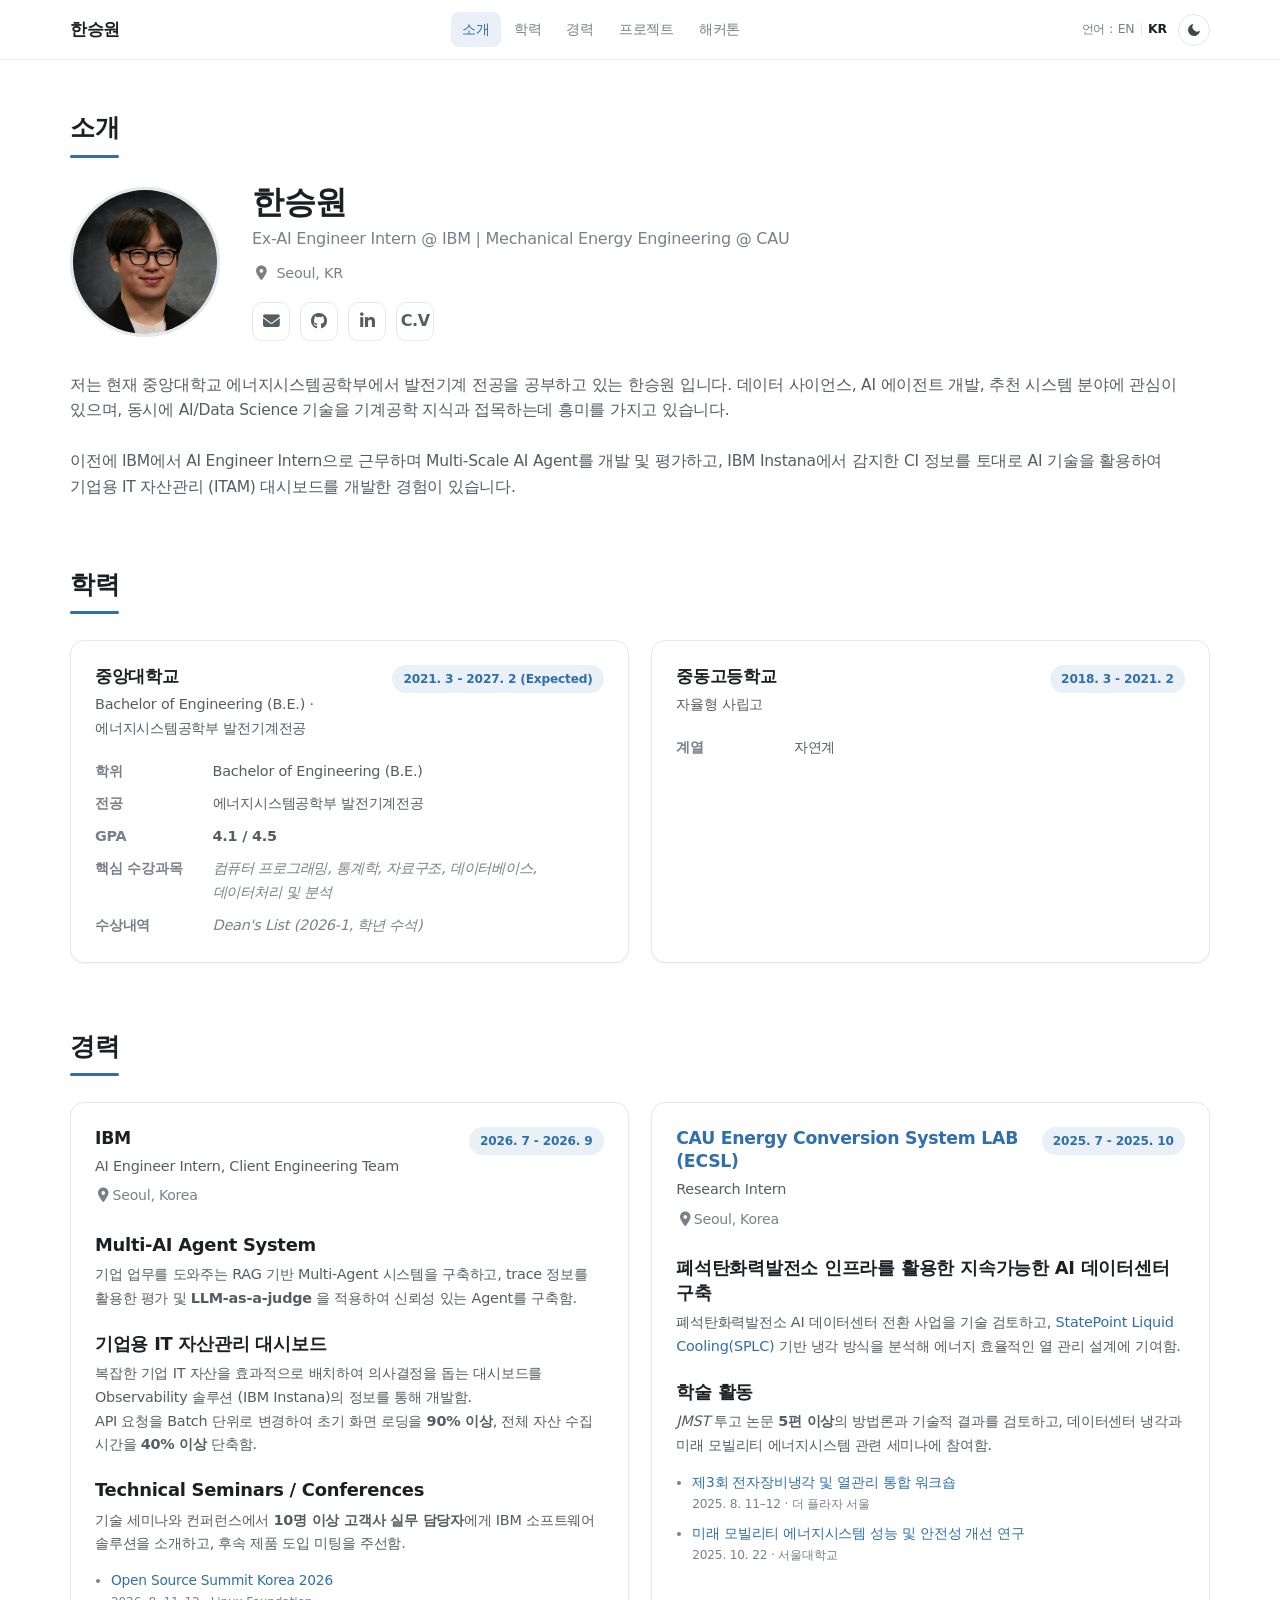
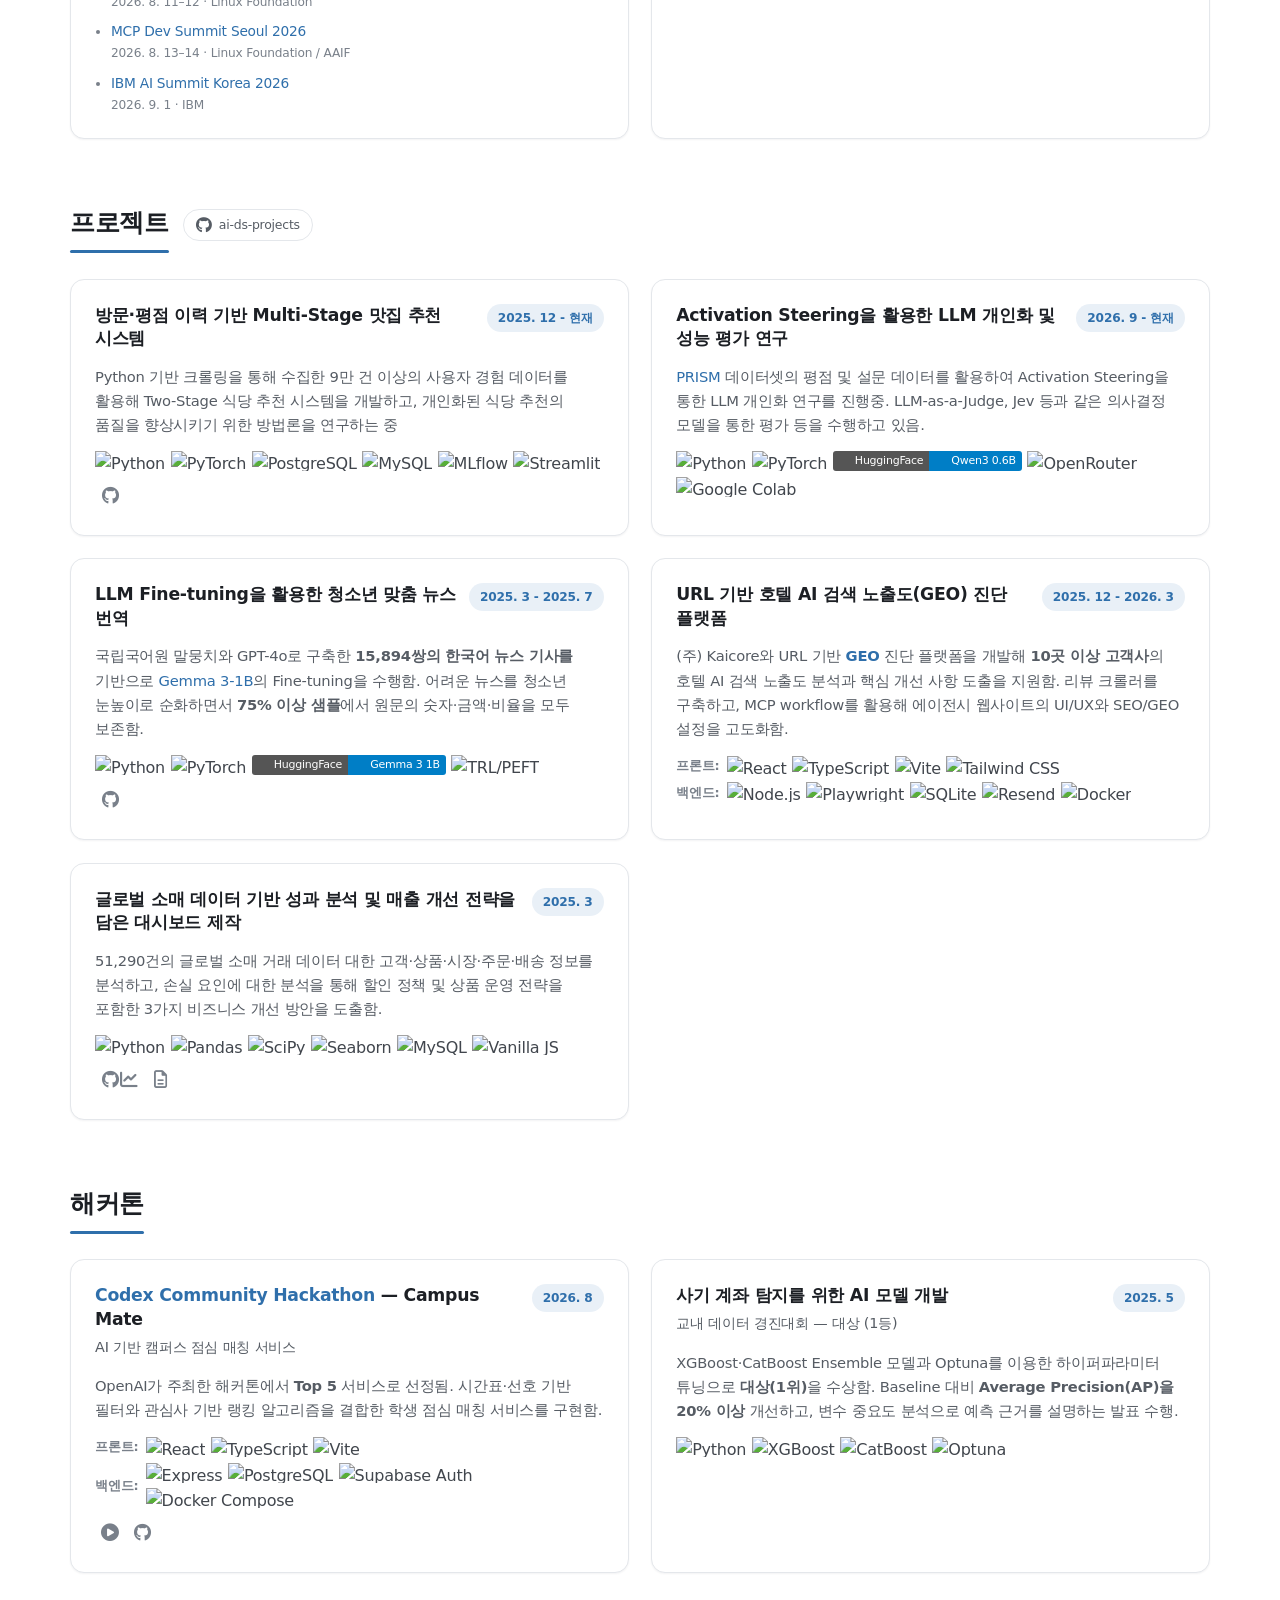
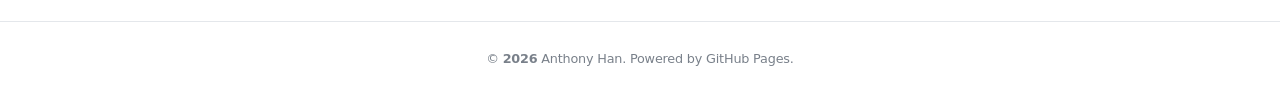
==== kr/index.html @ 6caf4bfc "Add Korean version of the website and synchronization script - Created `kr/index.html` for the Korea" ====
<!DOCTYPE html>
<!-- Generated from index_kr.html by scripts/sync_kr.py. -->
<html lang="ko" data-theme="light" data-lang="ko"><head>
<meta charset="utf-8">
<meta name="viewport" content="width=device-width, initial-scale=1.0">
<script src="../assets/js/analytics.js"></script>

  <!-- ==== EDIT: 사이트 제목 / 설명 ==== -->
  <title>한승원 | Anthony Han</title>
  <meta name="description" content="한승원의 학력, 경력 및 AI·데이터 사이언스 프로젝트를 소개합니다.">
  <meta name="author" content="Anthony Han">

  <meta property="og:type" content="website">
  <meta property="og:title" content="한승원 | Anthony Han">
  <meta property="og:description" content="한승원의 학력, 경력 및 AI·데이터 사이언스 프로젝트를 소개합니다.">
  <meta property="og:url" content="https://han942.github.io/website/kr/">

  <link rel="canonical" href="https://han942.github.io/website/kr/">
  <link rel="alternate" hreflang="en" href="https://han942.github.io/website/">
  <link rel="alternate" hreflang="ko" href="https://han942.github.io/website/kr/">
  <link rel="alternate" hreflang="x-default" href="https://han942.github.io/website/">
  <link rel="stylesheet" as="style" crossorigin href="https://cdn.jsdelivr.net/gh/orioncactus/pretendard@v1.3.9/dist/web/variable/pretendardvariable.min.css">
  <link rel="stylesheet" href="../assets/css/style2.css">
  <link rel="stylesheet" href="https://cdn.jsdelivr.net/npm/@fortawesome/fontawesome-free@6/css/all.min.css" as="style" onload="this.onload=null;this.rel='stylesheet'">
  <noscript><link rel="stylesheet" href="https://cdn.jsdelivr.net/npm/@fortawesome/fontawesome-free@6/css/all.min.css"></noscript>

  <!-- 저장된 테마를 렌더링 전에 적용 (깜빡임 방지). 언어는 페이지별로 고정합니다. -->
  <script>
    (function () {
      var d = document.documentElement;

      var theme;
      try { theme = localStorage.getItem('theme'); } catch (e) { /* ignore */ }
      if (theme !== 'dark' && theme !== 'light') {
        theme = 'light';
      }
      d.setAttribute('data-theme', theme);
    })();
  </script>
</head>

<body>
  <!-- ============================= MASTHEAD ============================= -->
  <div class="masthead">
    <div class="masthead__inner-wrap">
      <a class="site-title" href="../kr/"><span class="ko">한승원</span></a>

      <!-- 모든 섹션이 한 페이지에 이어지므로, 상단 메뉴는 해당 섹션으로 스크롤한다 -->
      <nav class="section-nav" aria-label="섹션 탐색">
        <a class="section-nav__link active" href="#about"><span class="ko">소개</span></a>
        <a class="section-nav__link" href="#education"><span class="ko">학력</span></a>
        <a class="section-nav__link" href="#experience"><span class="ko">경력</span></a>
        <a class="section-nav__link" href="#projects"><span class="ko">프로젝트</span></a>
        <a class="section-nav__link" href="#hackathons"><span class="ko">해커톤</span></a>
      </nav>

      <div class="masthead__actions">
        <nav class="lang-switch" aria-label="언어 선택">
          <span class="lang-switch__label">언어 :</span>
          <a class="lang-opt" href="../" lang="en" hreflang="en">EN</a>
          <span class="lang-switch__sep">|</span>
          <a class="lang-opt" href="../kr/" lang="ko" hreflang="ko" aria-current="page">KR</a>
        </nav>
        <button id="theme-toggle" class="icon-btn" type="button" aria-label="다크 모드 전환">
          <svg class="icon-moon" viewBox="0 0 24 24" width="16" height="16" aria-hidden="true">
            <path fill="currentColor" d="M21 12.8A9 9 0 1 1 11.2 3a7 7 0 0 0 9.8 9.8z"></path>
          </svg>
          <svg class="icon-sun" viewBox="0 0 24 24" width="16" height="16" aria-hidden="true">
            <circle cx="12" cy="12" r="4.2" fill="currentColor"></circle>
            <g stroke="currentColor" stroke-width="1.8" stroke-linecap="round">
              <path d="M12 2.5v2.2M12 19.3v2.2M4.2 4.2l1.6 1.6M18.2 18.2l1.6 1.6M2.5 12h2.2M19.3 12h2.2M4.2 19.8l1.6-1.6M18.2 5.8l1.6-1.6"></path>
            </g>
          </svg>
        </button>
      </div>
    </div>
  </div>

  <div class="content">

    <!-- ------------------------- ABOUT ME ------------------------- -->
    <section id="about" class="block">
      <h2 class="section-title"><span class="ko">소개</span></h2>

      <div class="profile-section">
        <div class="author__avatar">
          <!-- EDIT: 프로필 사진은 assets/images/anthony_image.jpg 파일을 교체 -->
          <img src="../assets/images/anthony_image.jpg" alt="한승원 프로필 사진">
        </div>

        <div class="profile-info">
          <h1 class="name"><span class="ko">한승원</span></h1>
          <!-- EDIT: 한 줄 소개 (직함 @ 소속) -->
          <p class="profile-title">
            <span class="ko">Ex-AI Engineer Intern @ IBM | Mechanical Energy Engineering @ CAU</span>
          </p>
          <p class="location"><i class="fas fa-fw fa-map-marker-alt" aria-hidden="true"></i><span class="ko">Seoul, KR</span></p>

          <ul class="social-list">
            <li><a class="social-link" href="mailto:hananthony1@gmail.com" aria-label="Email" title="Email"><i class="fas fa-fw fa-envelope" aria-hidden="true"></i></a></li>
            <li><a class="social-link" href="https://github.com/han942" aria-label="GitHub" title="GitHub"><i class="fab fa-fw fa-github" aria-hidden="true"></i></a></li>
            <li><a class="social-link" href="https://www.linkedin.com/in/anthonyseunghan/" aria-label="LinkedIn" title="LinkedIn"><i class="fab fa-fw fa-linkedin-in" aria-hidden="true"></i></a></li>
            <!-- EDIT: Add href="..." to the C.V anchor when the URL is ready. -->
            <li><a class="social-link cv-link" aria-label="C.V" title="C.V">C.V</a></li>
          </ul>
        </div>
      </div>

      <!-- EDIT: 자기소개 문단 -->
      <div class="about-text">

        <p class="ko">
          저는 현재 중앙대학교 에너지시스템공학부에서 발전기계 전공을 공부하고 있는 한승원 입니다. 데이터 사이언스, AI 에이전트 개발, 추천 시스템 분야에 관심이 있으며, 동시에 AI/Data Science 기술을 기계공학 지식과 접목하는데 흥미를 가지고 있습니다.
          <br><br>이전에 IBM에서 AI Engineer Intern으로 근무하며 Multi-Scale AI Agent를 개발 및 평가하고, IBM Instana에서 감지한 CI 정보를 토대로 AI 기술을 활용하여 기업용 IT 자산관리 (ITAM) 대시보드를 개발한 경험이 있습니다.
        </p>
      </div>
    </section>

    <!-- ------------------------- EDUCATION ------------------------- -->
    <!-- 한 줄(row)에 최대 2개 카드까지 배치됩니다 -->
    <section id="education" class="block">
      <h2 class="section-title"><span class="ko">학력</span></h2>

      <div class="card-grid">
        <article class="card edu-primary">
          <div class="card__head">
            <div class="card__identity">
              <div>
                <h3 class="card__title"><span class="ko">중앙대학교</span></h3>
                <p class="card__sub"><span class="ko">Bachelor of Engineering (B.E.) · 에너지시스템공학부 발전기계전공</span></p>
              </div>
            </div>
            <span class="card__date"><span class="ko">2021. 3 - 2027. 2 (Expected)</span></span>
          </div>

          <dl class="edu-rows">
            <div class="edu-row">
              <dt><span class="ko">학위</span></dt>
              <dd><span class="ko">Bachelor of Engineering (B.E.)</span></dd>
            </div>
            <div class="edu-row">
              <dt><span class="ko">전공</span></dt>
              <dd><span class="ko">에너지시스템공학부 발전기계전공</span></dd>
            </div>
            <div class="edu-row">
              <dt>GPA</dt>
              <dd><strong>4.1 / 4.5</strong></dd>
            </div>
            <!-- EDIT: index.html에 수강 과목 정보가 없어 임시값을 넣었습니다. 실제 수강 과목으로 교체해 주세요. -->
            <div class="edu-row">
              <dt><span class="ko">핵심 수강과목</span></dt>
              <dd class="mock">
                <span class="ko">컴퓨터 프로그래밍, 통계학, 자료구조, 데이터베이스,<br> 데이터처리 및 분석</span></dd>
            </div>
            <!-- EDIT: 실제 수상 내역으로 교체해 주세요. -->
            <div class="edu-row">
              <dt><span class="ko">수상내역</span></dt>
              <dd class="mock"><span class="ko">Dean's List (2026-1, 학년 수석)</span></dd>
            </div>
          </dl>
        </article>

        <!-- 한국어 페이지에만 표시하는 고등학교 정보 -->
        <article class="card education-high-school">
          <div class="card__head">
            <div class="card__identity">
              <div>
                <h3 class="card__title"><span class="ko">중동고등학교</span></h3>
                <p class="card__sub"><span class="ko">자율형 사립고</span></p>
              </div>
            </div>
            <span class="card__date"><span class="ko">2018. 3 - 2021. 2</span></span>
          </div>

          <dl class="edu-rows">
            <div class="edu-row">
              <dt><span class="ko">계열</span></dt>
              <dd><span class="ko">자연계</span></dd>
            </div>
          </dl>
        </article>
      </div>
    </section>

    <!-- ------------------------ EXPERIENCE ------------------------ -->
    <!-- 한 줄(row)에 최대 2개 카드까지 배치됩니다 -->
    <section id="experience" class="block">
      <h2 class="section-title"><span class="ko">경력</span></h2>

      <div class="card-grid">
        <article class="card">
          <div class="card__head">
            <div class="card__identity">
              <div>
                <h3 class="card__title"><span class="ko">IBM</span></h3>
                <p class="card__sub">AI Engineer Intern, Client Engineering Team</p>
                <p class="card__role"><i class="fas fa-fw fa-map-marker-alt" aria-hidden="true"></i>Seoul, Korea</p>
              </div>
            </div>
            <span class="card__date"><span class="ko">2026. 7 - 2026. 9</span></span>
          </div>

          <ul class="experience-items">
            <li>
              <h4 class="experience-item__title"><span class="ko">Multi-AI Agent System</span></h4>
              <p class="experience-item__summary">

                <span class="ko">기업 업무를 도와주는 RAG 기반 Multi-Agent 시스템을 구축하고, trace 정보를 활용한 평가 및 <strong>LLM-as-a-judge</strong> 을 적용하여 신뢰성 있는 Agent를 구축함.</span>
              </p>
            </li>
            <li>
              <h4 class="experience-item__title"><span class="ko">기업용 IT 자산관리 대시보드</span></h4>
              <p class="experience-item__summary">

                <span class="ko">복잡한 기업 IT 자산을 효과적으로 배치하여 의사결정을 돕는 대시보드를 Observability 솔루션 (IBM Instana)의 정보를 통해 개발함. <br>API 요청을 Batch 단위로 변경하여 초기 화면 로딩을 <strong>90% 이상</strong>, 전체 자산 수집 시간을 <strong>40% 이상</strong> 단축함.</span>
              </p>
            </li>
            <li>
              <h4 class="experience-item__title"><span class="ko">Technical Seminars / Conferences</span></h4>
              <p class="experience-item__summary">

                <span class="ko">기술 세미나와 컨퍼런스에서 <strong>10명 이상 고객사 실무 담당자</strong>에게 IBM 소프트웨어 솔루션을 소개하고, 후속 제품 도입 미팅을 주선함.</span>
              </p>
              <ul class="experience-events">
                <li>
                  <a href="https://events.linuxfoundation.org/archive/2026/open-source-summit-korea/" target="_blank" rel="noopener noreferrer">Open Source Summit Korea 2026</a>
                  <span class="experience-event__meta"><span class="ko">2026. 8. 11–12 · Linux Foundation</span></span>
                </li>
                <li>
                  <a href="https://events.linuxfoundation.org/mcp-dev-summit-seoul/" target="_blank" rel="noopener noreferrer">MCP Dev Summit Seoul 2026</a>
                  <span class="experience-event__meta"><span class="ko">2026. 8. 13–14 · Linux Foundation / AAIF</span></span>
                </li>
                <li>
                  <a href="https://www.ibm.com/kr-ko/think/videos" target="_blank" rel="noopener noreferrer">IBM AI Summit Korea 2026</a>
                  <span class="experience-event__meta"><span class="ko">2026. 9. 1 · IBM</span></span>
                </li>
              </ul>
            </li>
          </ul>
        </article>

        <article class="card">
          <div class="card__head">
            <div class="card__identity">
              <div>
                <h3 class="card__title"><a href="https://ecsl.cau.ac.kr/">CAU Energy Conversion System LAB (ECSL)</a></h3>
                <p class="card__sub"><span class="ko">Research Intern</span></p>
                <p class="card__role"><i class="fas fa-fw fa-map-marker-alt" aria-hidden="true"></i>Seoul, Korea</p>
              </div>
            </div>
            <span class="card__date"><span class="ko">2025. 7 - 2025. 10</span></span>
          </div>

          <ul class="experience-items">
            <li>
              <h4 class="experience-item__title"><span class="ko">폐석탄화력발전소 인프라를 활용한 지속가능한 AI 데이터센터 구축</span></h4>
              <p class="experience-item__summary">

                <span class="ko">폐석탄화력발전소 AI 데이터센터 전환 사업을 기술 검토하고, <a href="https://engineering.fb.com/2018/06/05/data-center-engineering/statepoint-liquid-cooling/">StatePoint Liquid Cooling(SPLC)</a> 기반 냉각 방식을 분석해 에너지 효율적인 열 관리 설계에 기여함.</span>
              </p>
            </li>
            <li>
              <h4 class="experience-item__title"><span class="ko">학술 활동</span></h4>
              <p class="experience-item__summary">

                <span class="ko"><i>JMST</i> 투고 논문 <strong>5편 이상</strong>의 방법론과 기술적 결과를 검토하고, 데이터센터 냉각과 미래 모빌리티 에너지시스템 관련 세미나에 참여함.</span>
              </p>
              <ul class="experience-events">
                <li>
                  <a href="https://ksme.or.kr/Conference/ConferenceView.asp?AC=3&amp;CODE=C320250703&amp;sub_param=4&amp;top_param=1" target="_blank" rel="noopener noreferrer"><span class="ko">제3회 전자장비냉각 및 열관리 통합 워크숍</span></a>
                  <span class="experience-event__meta"><span class="ko">2025. 8. 11–12 · 더 플라자 서울</span></span>
                </li>
                <li>
                  <a href="https://me.snu.ac.kr/%EC%84%B8%EB%AF%B8%EB%82%98-%EB%B0%8F-%ED%96%89%EC%82%AC/?mod=document&amp;uid=21283" target="_blank" rel="noopener noreferrer"><span class="ko">미래 모빌리티 에너지시스템 성능 및 안전성 개선 연구</span></a>
                  <span class="experience-event__meta"><span class="ko">2025. 10. 22 · 서울대학교</span></span>
                </li>
              </ul>
            </li>
          </ul>
        </article>
      </div>
    </section>

    <!-- ------------------------- PROJECTS ------------------------- -->
    <!-- 한 줄(row)에 최대 2개 카드까지 배치됩니다 -->
    <section id="projects" class="block">
      <div class="section-heading">
        <h2 class="section-title"><span class="ko">프로젝트</span></h2>
        <a class="repo-badge" href="https://github.com/han942/ai-ds-projects" aria-label="GitHub에서 ai-ds-projects 저장소 보기">
          <i class="fab fa-github" aria-hidden="true"></i>
          <span>ai-ds-projects</span>
        </a>
      </div>

      <div class="card-grid">
        <!-- 1. Restaurant recommender -->
        <article class="card">
          <div class="card__head">
            <div>
              <h3 class="card__title"><span class="ko">방문·평점 이력 기반 Multi-Stage 맛집 추천 시스템</span></h3>
            </div>
            <span class="card__date"><span class="ko">2025. 12 - 현재</span></span>
          </div>
          <p class="card__desc">

            <span class="ko">Python 기반 크롤링을 통해 수집한 9만 건 이상의 사용자 경험 데이터를 활용해 Two-Stage 식당 추천 시스템을 개발하고, 개인화된 식당 추천의 품질을 향상시키기 위한 방법론을 연구하는 중</span>
          </p>
          <div class="card__meta">
            <span class="tech-stack" aria-label="기술 스택">
              <img src="https://img.shields.io/badge/Python-3776AB?logo=python&amp;logoColor=white" alt="Python" loading="lazy">
              <img src="https://img.shields.io/badge/PyTorch-EE4C2C?logo=pytorch&amp;logoColor=white" alt="PyTorch" loading="lazy">
              <img src="https://img.shields.io/badge/PostgreSQL-336791?logo=postgresql&amp;logoColor=white" alt="PostgreSQL" loading="lazy">
              <img src="https://img.shields.io/badge/MySQL-4479A1?logo=mysql&amp;logoColor=white" alt="MySQL" loading="lazy">
              <img src="https://img.shields.io/badge/MLflow-0194E2?logo=mlflow&amp;logoColor=white" alt="MLflow" loading="lazy">
              <img src="https://img.shields.io/badge/Streamlit-FF4B4B?logo=streamlit&amp;logoColor=white" alt="Streamlit" loading="lazy">
            </span>
            <span class="card__links">
              <a class="project-link project-link--repo" href="https://github.com/han942/ai-ds-projects/tree/main/projects/rating_recsys" aria-label="GitHub에서 rating_recsys 코드 보기">
                <i class="fab fa-github" aria-hidden="true"></i>
                <span class="project-link__repo"><span>rating_recsys</span></span>
              </a>
            </span>
          </div>
        </article>

        <!-- 2. LLM personalization research -->
        <article class="card">
          <div class="card__head">
            <div>
              <h3 class="card__title"><span class="ko">Activation Steering을 활용한 LLM 개인화 및 성능 평가 연구</span></h3>
            </div>
            <span class="card__date"><span class="ko">2026. 9 - 현재</span></span>
          </div>
          <p class="card__desc">

            <span class="ko"><a href="https://arxiv.org/pdf/2404.16019">PRISM</a> 데이터셋의 평점 및 설문 데이터를 활용하여 Activation Steering을 통한 LLM 개인화 연구를 진행중. LLM-as-a-Judge, Jev 등과 같은 의사결정 모델을 통한 평가 등을 수행하고 있음.</span>
          </p>
          <div class="card__meta">
            <span class="tech-stack" aria-label="기술 스택">
              <img src="https://img.shields.io/badge/Python-3776AB?logo=python&amp;logoColor=white" alt="Python" loading="lazy">
              <img src="https://img.shields.io/badge/PyTorch-EE4C2C?logo=pytorch&amp;logoColor=white" alt="PyTorch" loading="lazy">
              <span class="model-badge" aria-label="Hugging Face, Qwen3 0.6B">
                <span class="model-badge__label">
                  <img src="https://cdn.simpleicons.org/huggingface/FFFFFF" alt="" aria-hidden="true" loading="lazy">
                  HuggingFace
                </span>
                <span class="model-badge__model">
                  <img src="https://cdn.simpleicons.org/qwen/FFFFFF" alt="" aria-hidden="true" loading="lazy">
                  Qwen3 0.6B
                </span>
              </span>
              <img src="https://img.shields.io/badge/OpenRouter-6467F2?logo=openrouter&amp;logoColor=white" alt="OpenRouter" loading="lazy">
              <img src="https://img.shields.io/badge/Google%20Colab-F9AB00?logo=googlecolab&amp;logoColor=black" alt="Google Colab" loading="lazy">
            </span>
          </div>
        </article>

        <!-- 3. News simplification -->
        <article class="card">
          <div class="card__head">
            <div>
              <h3 class="card__title"><span class="ko">LLM Fine-tuning을 활용한 청소년 맞춤 뉴스 번역</span></h3>
            </div>
            <span class="card__date"><span class="ko">2025. 3 - 2025. 7</span></span>
          </div>
          <p class="card__desc">

            <span class="ko">국립국어원 말뭉치와 GPT-4o로 구축한 <strong>15,894쌍의 한국어 뉴스 기사를 </strong>기반으로 <a href="https://huggingface.co/google/gemma-3-1b-it">Gemma 3-1B</a>의 Fine-tuning을 수행함. 어려운 뉴스를 청소년 눈높이로 순화하면서 <strong>75% 이상 샘플</strong>에서 원문의 숫자·금액·비율을 모두 보존함.</span>
          </p>
          <div class="card__meta">
            <span class="tech-stack" aria-label="기술 스택">
              <img src="https://img.shields.io/badge/Python-3776AB?logo=python&amp;logoColor=white" alt="Python" loading="lazy">
              <img src="https://img.shields.io/badge/PyTorch-EE4C2C?logo=pytorch&amp;logoColor=white" alt="PyTorch" loading="lazy">
              <span class="model-badge" aria-label="Hugging Face, Google Gemini, Gemma 3 1B">
                <span class="model-badge__label">
                  <img src="https://cdn.simpleicons.org/huggingface/FFFFFF" alt="" aria-hidden="true" loading="lazy">
                  HuggingFace
                </span>
                <span class="model-badge__model">
                  <img src="https://cdn.simpleicons.org/googlegemini/FFFFFF" alt="" aria-hidden="true" loading="lazy">
                  Gemma 3 1B
                </span>
              </span>
              <img src="https://img.shields.io/badge/TRL%2FPEFT-E36209?logo=huggingface&amp;logoColor=white" alt="TRL/PEFT" loading="lazy">
            </span>
            <span class="card__links">
              <a class="project-link project-link--repo" href="https://github.com/han942/ai-ds-projects/tree/main/projects/NLP_Newspaper_CUAI" aria-label="GitHub에서 NLP_Newspaper_CUAI 코드 보기">
                <i class="fab fa-github" aria-hidden="true"></i>
                <span class="project-link__repo"><span>NLP_Newspaper_CUAI</span></span>
              </a>
            </span>
          </div>
        </article>

        <!-- 4. Hotel GEO diagnosis platform -->
        <article class="card">
          <div class="card__head">
            <div>
              <h3 class="card__title"><span class="ko">URL 기반 호텔 AI 검색 노출도(GEO) 진단 플랫폼</span></h3>
            </div>
            <span class="card__date"><span class="ko">2025. 12 - 2026. 3</span></span>
          </div>
          <p class="card__desc">

            <span class="ko">(주) Kaicore와 URL 기반 <strong><a href="https://kr.wikipedia.org/wiki/Generative_engine_optimization">GEO</a></strong> 진단 플랫폼을 개발해 <strong>10곳 이상 고객사</strong>의 호텔 AI 검색 노출도 분석과 핵심 개선 사항 도출을 지원함. 리뷰 크롤러를 구축하고, MCP workflow를 활용해 에이전시 웹사이트의 UI/UX와 SEO/GEO 설정을 고도화함.</span>
          </p>
          <div class="card__meta">
            <span class="tech-stack tech-stack--grouped" aria-label="기술 스택">
              <span class="tech-stack-group">
                <span class="tech-stack-label"><span class="ko">프론트:</span></span>
                <span class="tech-stack-items">
                  <img src="https://img.shields.io/badge/React-20232A?logo=react&amp;logoColor=61DAFB" alt="React" loading="lazy">
                  <img src="https://img.shields.io/badge/TypeScript-3178C6?logo=typescript&amp;logoColor=white" alt="TypeScript" loading="lazy">
                  <img src="https://img.shields.io/badge/Vite-646CFF?logo=vite&amp;logoColor=white" alt="Vite" loading="lazy">
                  <img src="https://img.shields.io/badge/Tailwind%20CSS-06B6D4?logo=tailwindcss&amp;logoColor=white" alt="Tailwind CSS" loading="lazy">
                </span>
              </span>
              <span class="tech-stack-group">
                <span class="tech-stack-label"><span class="ko">백엔드:</span></span>
                <span class="tech-stack-items">
                  <img src="https://img.shields.io/badge/Node.js-339933?logo=nodedotjs&amp;logoColor=white" alt="Node.js" loading="lazy">
                  <img src="https://img.shields.io/badge/Playwright-2EAD33" alt="Playwright" loading="lazy">
                  <img src="https://img.shields.io/badge/SQLite-003B57?logo=sqlite&amp;logoColor=white" alt="SQLite" loading="lazy">
                  <img src="https://img.shields.io/badge/Resend-000000?logo=resend&amp;logoColor=white" alt="Resend" loading="lazy">
                  <img src="https://img.shields.io/badge/Docker-2496ED?logo=docker&amp;logoColor=white" alt="Docker" loading="lazy">
                </span>
              </span>
            </span>
          </div>
        </article>

        <!-- 5. Global supermarket dashboard -->
        <article class="card">
          <div class="card__head">
            <div>
              <h3 class="card__title">
                <span class="ko">글로벌 소매 데이터 기반 성과 분석 및 매출 개선 전략을 담은 대시보드 제작</span></h3>
            </div>
            <span class="card__date"><span class="ko">2025. 3</span></span>
          </div>
          <p class="card__desc">

            <span class="ko">51,290건의 글로벌 소매 거래 데이터 대한 고객·상품·시장·주문·배송 정보를 분석하고, 손실 요인에 대한 분석을 통해 할인 정책 및 상품 운영 전략을 포함한 3가지 비즈니스 개선 방안을 도출함.</span>
          </p>
          <div class="card__meta">
            <span class="tech-stack" aria-label="기술 스택">
              <img src="https://img.shields.io/badge/Python-3776AB?logo=python&amp;logoColor=white" alt="Python" loading="lazy">
              <img src="https://img.shields.io/badge/Pandas-150458?logo=pandas&amp;logoColor=white" alt="Pandas" loading="lazy">
              <img src="https://img.shields.io/badge/SciPy-0C55A5?logo=scipy&amp;logoColor=white" alt="SciPy" loading="lazy">
              <img src="https://img.shields.io/badge/Seaborn-4C72B0" alt="Seaborn" loading="lazy">
              <img src="https://img.shields.io/badge/MySQL-4479A1?logo=mysql&amp;logoColor=white" alt="MySQL" loading="lazy">
              <img src="https://img.shields.io/badge/Vanilla%20JS-F7DF1E?logo=javascript&amp;logoColor=black" alt="Vanilla JS" loading="lazy">
            </span>
            <span class="card__links">
              <a class="project-link project-link--repo" href="https://github.com/han942/ai-ds-projects/tree/main/projects/Global_Supermarket_Analysis" aria-label="GitHub에서 Global_Supermarket_Analysis 코드 보기">
                <i class="fab fa-github" aria-hidden="true"></i>
                <span class="project-link__repo"><span>Global_Supermarket_Analysis</span></span>
              </a>
              <a class="project-link" href="../projects/global-supermarket/dashboard.html" target="_blank" rel="noopener" title="대시보드 열기">
                <i class="fas fa-chart-line" aria-hidden="true"></i>
                <span class="sr-only ko">대시보드</span>
              </a>
              <a class="project-link" href="https://github.com/han942/ai-ds-projects/blob/main/projects/Global_Supermarket_Analysis/Global_Supermarket_Analysis.pdf" title="프로젝트 보고서 읽기">
                <i class="far fa-file-lines" aria-hidden="true"></i>
                <span class="sr-only ko">리포트</span>
              </a>
            </span>
          </div>
        </article>
      </div>
    </section>

    <!-- ------------------------- HACKATHON ------------------------ -->
    <!-- 한 줄(row)에 최대 2개 카드까지 배치됩니다 -->
    <section id="hackathons" class="block">
      <h2 class="section-title"><span class="ko">해커톤</span></h2>

      <div class="card-grid">
        <article class="card">
          <div class="card__head">
            <div>
              <h3 class="card__title"><span class="ko"><a href="https://codex-community-korea.skysplit.chatgpt.site/en/hackathon/seoul-2026">Codex Community Hackathon</a> — Campus Mate</span></h3>
              <p class="card__sub"><span class="ko">AI 기반 캠퍼스 점심 매칭 서비스</span></p>
            </div>
            <span class="card__date"><span class="ko">2026. 8</span></span>
          </div>
          <p class="card__desc">

            <span class="ko">OpenAI가 주최한 해커톤에서 <strong>Top 5</strong>&nbsp;서비스로 선정됨. 시간표·선호 기반 필터와 관심사 기반 랭킹 알고리즘을 결합한 학생 점심 매칭 서비스를 구현함.</span>
          </p>
          <div class="card__meta">
            <span class="tech-stack tech-stack--grouped" aria-label="기술 스택">
              <span class="tech-stack-group">
                <span class="tech-stack-label"><span class="ko">프론트:</span></span>
                <span class="tech-stack-items">
                  <img src="https://img.shields.io/badge/React-20232A?logo=react&amp;logoColor=61DAFB" alt="React" loading="lazy">
                  <img src="https://img.shields.io/badge/TypeScript-3178C6?logo=typescript&amp;logoColor=white" alt="TypeScript" loading="lazy">
                  <img src="https://img.shields.io/badge/Vite-646CFF?logo=vite&amp;logoColor=white" alt="Vite" loading="lazy">
                </span>
              </span>
              <span class="tech-stack-group">
                <span class="tech-stack-label"><span class="ko">백엔드:</span></span>
                <span class="tech-stack-items">
                  <img src="https://img.shields.io/badge/Express-000000?logo=express&amp;logoColor=white" alt="Express" loading="lazy">
                  <img src="https://img.shields.io/badge/PostgreSQL-4169E1?logo=postgresql&amp;logoColor=white" alt="PostgreSQL" loading="lazy">
                  <img src="https://img.shields.io/badge/Supabase%20Auth-3ECF8E?logo=supabase&amp;logoColor=black" alt="Supabase Auth" loading="lazy">
                  <img src="https://img.shields.io/badge/Docker%20Compose-2496ED?logo=docker&amp;logoColor=white" alt="Docker Compose" loading="lazy">
                </span>
              </span>
            </span>
            <span class="card__links">
              <a class="project-link" href="https://campusmate.site" title="데모 열기">
                <i class="fas fa-circle-play" aria-hidden="true"></i>
                <span class="sr-only ko">데모</span>
              </a>
              <a class="project-link project-link--repo" href="https://github.com/han942/codex-hackathon" aria-label="GitHub에서 codex-hackathon 코드 보기">
                <i class="fab fa-github" aria-hidden="true"></i>
                <span class="project-link__repo"><span>codex-hackathon</span></span>
              </a>
            </span>
          </div>
        </article>

        <article class="card">
          <div class="card__head">
            <div>
              <h3 class="card__title"><span class="ko">사기 계좌 탐지를 위한 AI 모델 개발</span></h3>
              <p class="card__sub"><span class="ko">교내 데이터 경진대회 — 대상 (1등)</span></p>
            </div>
            <span class="card__date"><span class="ko">2025. 5</span></span>
          </div>
          <p class="card__desc">

            <span class="ko">XGBoost·CatBoost Ensemble 모델과 Optuna를 이용한 하이퍼파라미터 튜닝으로 <strong>대상(1위)</strong>을 수상함. Baseline 대비 <strong>Average Precision(AP)을 20% 이상</strong> 개선하고, 변수 중요도 분석으로 예측 근거를 설명하는 발표 수행.</span>
          </p>
          <div class="card__meta">
            <span class="tech-stack" aria-label="기술 스택">
              <img src="https://img.shields.io/badge/Python-3776AB?logo=python&amp;logoColor=white" alt="Python" loading="lazy">
              <img src="https://img.shields.io/badge/XGBoost-189FDD" alt="XGBoost" loading="lazy">
              <img src="https://img.shields.io/badge/CatBoost-FFCC00" alt="CatBoost" loading="lazy">
              <img src="https://img.shields.io/badge/Optuna-2C5BB4?logo=optuna&amp;logoColor=white" alt="Optuna" loading="lazy">
            </span>
            <!-- EDIT: GitHub 저장소가 있으면 아래 링크의 주석을 해제하고 URL을 채워 주세요
            <span class="card__links">
              <a class="project-link" href="GITHUB_URL" title="GitHub 소스 코드 보기">
                <i class="fab fa-github" aria-hidden="true"></i>
                <span class="sr-only en">Code</span><span class="sr-only ko">코드</span>
              </a>
            </span>
            -->
          </div>
        </article>
      </div>
    </section>

  </div>

  <!-- ============================== FOOTER ============================== -->
  <div id="footer" class="page__footer">
    <footer>
      <p class="copyright">
        © <strong><span id="year">2026</span></strong> <span class="ko">Anthony Han</span>.
        <span class="ko">Powered by GitHub Pages.</span>
      </p>
    </footer>
  </div>

  <script src="../assets/js/script2.js"></script>
</body></html>
---- assets/css/style2.css ----
/* =========================================================
   index2 — single-page portfolio
   One continuous page: About → Education → Experience →
   Projects → Hackathon. Cards in a grid (max 2 per row).
   Light/dark theme + separate English/Korean pages.
   Accent uses a blue tone (no pink).
   ========================================================= */

/* ------------------------------ Palette ------------------------------- */
:root {
  --bg: #ffffff;
  --bg-soft: #f6f7f9;
  --card-bg: #ffffff;
  --text: #41464d;
  --strong: #1c1f24;
  --detail: #565c64;
  --muted: #79808a;
  --link: #2f6fab;
  --link-hover: #1a4a75;
  --accent: #2f6fab;
  --accent-soft: rgba(47, 111, 171, 0.10);
  --border: #e4e7eb;
  --shadow: 0 1px 2px rgba(16, 24, 40, 0.05);
  --shadow-hover: 0 12px 30px rgba(16, 24, 40, 0.10);
  --btn-hover: rgba(130, 130, 130, 0.10);
  --masthead-h: 60px;
  --sans: "Pretendard Variable", Pretendard, -apple-system, BlinkMacSystemFont,
          system-ui, Roboto, "Helvetica Neue", "Segoe UI", "Apple SD Gothic Neo",
          "Noto Sans KR", "Malgun Gothic", "Apple Color Emoji", "Segoe UI Emoji",
          "Segoe UI Symbol", sans-serif;
}

html[data-theme="dark"] {
  color-scheme: dark;
  --bg: #15171c;
  --bg-soft: #1b1e24;
  --card-bg: #1c2027;
  --text: #c9ced6;
  --strong: #e9ecf1;
  --detail: #a9b0ba;
  --muted: #868e99;
  --link: #7cb0f0;
  --link-hover: #a6cbf7;
  --accent: #7cb0f0;
  --accent-soft: rgba(124, 176, 240, 0.14);
  --border: rgba(150, 155, 165, 0.22);
  --shadow: 0 1px 2px rgba(0, 0, 0, 0.30);
  --shadow-hover: 0 14px 34px rgba(0, 0, 0, 0.45);
  --btn-hover: rgba(200, 205, 215, 0.12);
}

/* --------------------------- Language switch -------------------------- */
html[data-lang="ko"] .en { display: none; }
html:not([data-lang="ko"]) .ko { display: none; }

/* 고등학교는 한국어 버전에서만 노출합니다 (EN에서는 숨김). */
html:not([data-lang="ko"]) .education-high-school { display: none; }
/* EN에서 학력 카드가 하나만 남으므로, 그 카드가 한 줄을 가득 채웁니다. */
html:not([data-lang="ko"]) #education .edu-primary { grid-column: 1 / -1; }

html[data-lang="ko"],
.ko {
  word-break: keep-all;
  overflow-wrap: break-word;
  letter-spacing: -0.015em;
}

/* ------------------------------- Base --------------------------------- */
* { box-sizing: border-box; }

html {
  font-size: 16px;
  -webkit-text-size-adjust: 100%;
  scroll-behavior: smooth;
  scroll-padding-top: calc(var(--masthead-h) + 24px);
}

body {
  margin: 0;
  padding-top: var(--masthead-h);
  font-family: var(--sans);
  font-size: 1rem;
  line-height: 1.65;
  color: var(--text);
  background: var(--bg);
  -webkit-font-smoothing: antialiased;
  -moz-osx-font-smoothing: grayscale;
  transition: background-color 0.2s ease, color 0.2s ease;
}

a { color: var(--link); text-decoration: none; }
a:hover { color: var(--link-hover); text-decoration: underline; }

p { margin: 0 0 1em; }

ul { list-style: none; margin: 0; padding: 0; }

img { max-width: 100%; }

.sr-only {
  position: absolute;
  width: 1px;
  height: 1px;
  padding: 0;
  margin: -1px;
  overflow: hidden;
  clip: rect(0, 0, 0, 0);
  white-space: nowrap;
  border: 0;
}

/* ------------------------------ Masthead ------------------------------ */
.masthead {
  position: fixed;
  top: 0; left: 0; right: 0;
  z-index: 30;
  height: var(--masthead-h);
  background: var(--bg);
  border-bottom: 1px solid var(--border);
  transition: background-color 0.2s ease;
}

.masthead__inner-wrap {
  max-width: 1180px;
  margin: 0 auto;
  height: 100%;
  padding: 0 1.25rem;
  display: flex;
  align-items: center;
  justify-content: space-between;
  gap: 1rem;
}

.site-title {
  font-weight: 700;
  font-size: 1.05rem;
  color: var(--strong);
  white-space: nowrap;
}
.site-title:hover { text-decoration: none; color: var(--accent); }

.section-nav {
  display: flex;
  align-items: center;
  gap: 0.15rem;
  overflow-x: auto;
  scrollbar-width: none;
}
.section-nav::-webkit-scrollbar { display: none; }

.section-nav__link {
  padding: 0.4rem 0.7rem;
  font-size: 0.85rem;
  font-weight: 500;
  color: var(--muted);
  border-radius: 8px;
  white-space: nowrap;
  transition: color 0.15s ease, background-color 0.15s ease;
}
.section-nav__link:hover {
  color: var(--strong);
  background: var(--btn-hover);
  text-decoration: none;
}
.section-nav__link.active {
  color: var(--accent);
  background: var(--accent-soft);
}

.masthead__actions {
  display: flex;
  align-items: center;
  gap: 0.7rem;
}

/* Language : EN | KR */
.lang-switch {
  display: flex;
  align-items: center;
  gap: 0.3rem;
  font-size: 0.78rem;
  color: var(--muted);
  white-space: nowrap;
}
.lang-switch__sep { color: var(--border); }

.lang-opt {
  padding: 0;
  font: inherit;
  color: var(--muted);
  background: none;
  border: 0;
  text-decoration: none;
  cursor: pointer;
}
.lang-opt:hover { color: var(--accent); }
.lang-opt:focus-visible { outline: 2px solid var(--accent); outline-offset: 2px; }

.lang-opt[aria-current="page"] {
  color: var(--strong);
  font-weight: 700;
  cursor: default;
}

/* Theme toggle */
.icon-btn {
  display: inline-flex;
  align-items: center;
  justify-content: center;
  width: 2rem;
  height: 2rem;
  padding: 0;
  color: var(--text);
  background: transparent;
  border: 1px solid var(--border);
  border-radius: 999px;
  cursor: pointer;
  transition: background-color 0.15s ease;
}
.icon-btn:hover { background: var(--btn-hover); }
.icon-btn:focus-visible { outline: 2px solid var(--accent); outline-offset: 2px; }

.icon-btn .icon-sun { display: none; }
html[data-theme="dark"] .icon-btn .icon-moon { display: none; }
html[data-theme="dark"] .icon-btn .icon-sun { display: block; }

/* ------------------------------- Layout ------------------------------- */
.content {
  max-width: 1180px;
  margin: 0 auto;
  padding: 3rem 1.25rem;
}

.block { margin-bottom: 4rem; }
.block:last-child { margin-bottom: 0; }

.section-title {
  width: fit-content;
  max-width: 100%;
  margin: 0 0 1.6rem;
  padding-bottom: 0.55rem;
  font-size: 1.55rem;
  font-weight: 700;
  letter-spacing: -0.01em;
  color: var(--strong);
  position: relative;
}
.section-title::after {
  content: "";
  position: absolute;
  left: 0;
  bottom: 0;
  width: 100%;
  height: 3px;
  border-radius: 2px;
  background: var(--accent);
}

.section-heading {
  display: flex;
  flex-wrap: wrap;
  align-items: baseline;
  gap: 0.65rem 0.9rem;
  margin-bottom: 1.6rem;
}
.section-heading .section-title { margin-bottom: 0; }

.repo-badge {
  display: inline-flex;
  align-items: center;
  gap: 0.45rem;
  max-width: 100%;
  min-height: 2rem;
  padding: 0.2rem 0.75rem;
  color: var(--detail);
  background: var(--card-bg);
  border: 1px solid var(--border);
  border-radius: 999px;
  font-size: 0.78rem;
  font-weight: 500;
  line-height: 1.4;
  overflow-wrap: anywhere;
  transition: color 0.15s ease, border-color 0.15s ease,
              background-color 0.15s ease;
}
.repo-badge i { flex-shrink: 0; font-size: 1rem; }
.repo-badge:hover {
  color: var(--accent);
  background: var(--accent-soft);
  border-color: var(--accent);
  text-decoration: none;
}
.repo-badge:focus-visible {
  outline: 2px solid var(--accent);
  outline-offset: 3px;
}
@media (pointer: coarse) {
  .repo-badge { min-height: 44px; }
}

/* ------------------------------ Profile ------------------------------- */
.profile-section {
  display: flex;
  align-items: center;
  gap: 2rem;
  margin-bottom: 2rem;
}

.author__avatar img {
  display: block;
  width: 150px;
  height: 150px;
  border-radius: 50%;
  object-fit: cover;
  border: 3px solid var(--border);
}

.profile-info { min-width: 0; }

.name {
  margin: 0 0 0.3rem;
  font-size: 2rem;
  font-weight: 700;
  line-height: 1.2;
  color: var(--strong);
}

.profile-title {
  margin: 0 0 0.6rem;
  font-size: 1rem;
  color: var(--muted);
}

.location {
  margin: 0 0 1rem;
  font-size: 0.9rem;
  color: var(--muted);
}
.location i { margin-right: 0.4rem; }

.social-list { display: flex; gap: 0.6rem; }

.social-link.cv-link {
  font-size: 1rem;
  font-weight: 600;
  letter-spacing: -0.03em;
}

.social-link {
  display: inline-flex;
  align-items: center;
  justify-content: center;
  width: 2.4rem;
  height: 2.4rem;
  color: var(--detail);
  border: 1px solid var(--border);
  border-radius: 10px;
  font-size: 1.05rem;
  transition: color 0.15s ease, border-color 0.15s ease,
              background-color 0.15s ease, transform 0.15s ease;
}
.social-link:hover {
  color: var(--accent);
  border-color: var(--accent);
  background: var(--accent-soft);
  text-decoration: none;
  transform: translateY(-2px);
}

.about-text p { font-size: 0.97rem; color: var(--detail); }
.about-text a { font-weight: 500; }

/* ------------------------------- Cards -------------------------------- */
.card-grid {
  display: grid;
  grid-template-columns: repeat(2, minmax(0, 1fr));
  gap: 1.4rem;
}

.card {
  display: flex;
  flex-direction: column;
  background: var(--card-bg);
  border: 1px solid var(--border);
  border-radius: 14px;
  padding: 1.5rem;
  box-shadow: var(--shadow);
  transition: transform 0.18s ease, box-shadow 0.18s ease, border-color 0.18s ease;
}
.card:hover {
  transform: translateY(-3px);
  box-shadow: var(--shadow-hover);
  border-color: var(--accent);
}

.card__head {
  display: flex;
  align-items: flex-start;
  justify-content: space-between;
  gap: 0.8rem;
  margin-bottom: 0.35rem;
}

.card__identity {
  min-width: 0;
}

.card__title {
  margin: 0;
  font-size: 1.08rem;
  font-weight: 700;
  line-height: 1.35;
  color: var(--strong);
}

.card__sub { margin: 0.3rem 0 0; font-size: 0.9rem; color: var(--detail); }
.card__sub a { font-weight: 500; }

.card__role { margin: 0.35rem 0 0; font-size: 0.88rem; color: var(--muted); }

.card__date {
  flex-shrink: 0;
  padding: 0.25rem 0.7rem;
  font-size: 0.76rem;
  font-weight: 600;
  color: var(--accent);
  background: var(--accent-soft);
  border-radius: 999px;
  white-space: nowrap;
}

.card__desc { margin: 0.55rem 0 0; font-size: 0.92rem; color: var(--detail); }

.card__bullets {
  margin: 0.65rem 0 0;
  padding-left: 1.05rem;
  list-style: disc;
  color: var(--detail);
  font-size: 0.9rem;
}
.card__bullets li { margin-bottom: 0.2rem; }
.card__bullets li:last-child { margin-bottom: 0; }
.card__bullets li::marker { color: var(--muted); }

.card__meta {
  margin-top: 0;
  padding-top: 0.85rem;
  display: flex;
  flex-direction: column;
  align-items: flex-start;
  gap: 0.6rem;
}

.card__links {
  display: inline-flex;
  flex-wrap: wrap;
  align-items: center;
  gap: 0.1rem;
  max-width: 100%;
}

/* ------------------------- Experience projects ------------------------ */
.experience-items {
  display: grid;
  gap: 1.25rem;
  margin-top: 1.15rem;
}

.experience-item__title {
  margin: 0 0 0.4rem;
  font-size: 1.12rem;
  font-weight: 700;
  line-height: 1.4;
  color: var(--strong);
}

.experience-item__summary {
  margin: 0;
  font-size: 0.9rem;
  color: var(--detail);
}

.experience-events {
  display: grid;
  gap: 0.65rem;
  margin: 0.85rem 0 0;
  padding-left: 1rem;
  list-style: disc;
  font-size: 0.86rem;
  line-height: 1.5;
}

.experience-events li::marker { color: var(--muted); }
.experience-events a { font-weight: 500; }

.experience-event__meta {
  display: block;
  margin-top: 0.15rem;
  font-size: 0.76rem;
  color: var(--muted);
}

/* --------------------------- Education rows --------------------------- */
.edu-rows {
  margin: 0.85rem 0 0;
  display: grid;
  gap: 0.55rem;
}

.edu-row { display: flex; gap: 0.6rem; font-size: 0.9rem; }

.edu-row dt {
  flex: 0 0 108px;
  font-weight: 600;
  color: var(--muted);
}

.edu-row dd { margin: 0; min-width: 0; color: var(--detail); }

.edu-row .mock { color: var(--muted); font-style: italic; }

.chip-list { display: flex; flex-wrap: wrap; gap: 0.35rem; }

.chip {
  padding: 0.15rem 0.55rem;
  font-size: 0.78rem;
  color: var(--detail);
  background: var(--bg-soft);
  border: 1px solid var(--border);
  border-radius: 999px;
}

/* --------------------------- Tech-stack badges ------------------------ */
.tech-stack {
  display: inline-flex;
  flex-wrap: wrap;
  align-items: center;
  gap: 0.35rem;
}
.tech-stack img { display: block; height: 20px; width: auto; max-width: 100%; }

.tech-stack--grouped {
  display: inline-flex;
  flex-direction: column;
  align-items: flex-start;
  gap: 0.35rem;
  max-width: 100%;
}

.tech-stack-group {
  display: inline-flex;
  align-items: center;
  gap: 0.45rem;
  max-width: 100%;
  min-width: 0;
}

.tech-stack-label {
  color: var(--muted);
  font-size: 0.8em;
  font-weight: 600;
  letter-spacing: 0.01em;
}

.tech-stack-items {
  display: inline-flex;
  flex-wrap: wrap;
  align-items: center;
  gap: 0.35rem;
  min-width: 0;
}

.model-badge {
  display: inline-flex;
  height: 20px;
  overflow: hidden;
  color: #fff;
  border-radius: 3px;
  font-family: Verdana, Geneva, "DejaVu Sans", sans-serif;
  font-size: 11px;
  line-height: 20px;
  white-space: nowrap;
}
.model-badge__label,
.model-badge__model {
  display: inline-flex;
  align-items: center;
  gap: 4px;
  padding: 0 6px;
}
.model-badge__label { background: #555; }
.model-badge__model { background: #007ec6; }
.model-badge img { width: 12px; height: 12px; }

/* Icon-only links (kept subtle — deliberately not a filled pink button) */
.project-link {
  display: inline-flex;
  align-items: center;
  justify-content: center;
  width: 1.9rem;
  height: 1.9rem;
  color: var(--muted);
  border-radius: 0.5rem;
  transition: color 0.15s ease, background-color 0.15s ease;
}
.project-link:hover {
  color: var(--accent);
  background: var(--accent-soft);
  text-decoration: none;
}
.project-link:focus-visible { outline: 2px solid var(--accent); outline-offset: 2px; }
.project-link i { font-size: 1.1rem; }

/* Public repository links expand to the right into a split capsule. */
.project-link--repo {
  width: auto;
  max-width: 100%;
  justify-content: flex-start;
  border-radius: 999px;
}
.project-link--repo > i {
  display: inline-flex;
  align-items: center;
  justify-content: center;
  flex: 0 0 1.9rem;
  align-self: stretch;
  border-radius: 999px 0 0 999px;
  transition: background-color 0.2s ease;
}
.project-link__repo {
  display: grid;
  grid-template-columns: 0fr;
  min-width: 0;
  opacity: 0;
  padding-inline: 0;
  font-size: 0.78rem;
  font-weight: 500;
  line-height: 1.4;
  transition: grid-template-columns 0.24s ease, opacity 0.16s ease,
              padding-inline 0.24s ease;
}
.project-link__repo > span {
  min-width: 0;
  overflow: hidden;
  text-overflow: ellipsis;
  white-space: nowrap;
}
.project-link--repo:is(:hover, :focus-visible) {
  color: var(--bg);
  background: var(--strong);
}
.project-link--repo:is(:hover, :focus-visible) > i {
  background: color-mix(in srgb, var(--bg) 14%, transparent);
}
.project-link--repo:is(:hover, :focus-visible) .project-link__repo {
  grid-template-columns: 1fr;
  opacity: 1;
  padding-inline: 0.45rem 0.75rem;
}

/* Touch users can read and follow the link with a single tap. */
@media (hover: none), (pointer: coarse) {
  .project-link--repo {
    height: auto;
    min-height: 44px;
    color: var(--bg);
    background: var(--strong);
  }
  .project-link--repo > i {
    flex-basis: 2.4rem;
    background: color-mix(in srgb, var(--bg) 14%, transparent);
  }
  .project-link--repo .project-link__repo {
    grid-template-columns: 1fr;
    opacity: 1;
    padding-inline: 0.45rem 0.75rem;
  }
  .project-link__repo > span {
    padding-block: 0.3rem;
    white-space: normal;
    overflow-wrap: anywhere;
  }
}
@media (prefers-reduced-motion: reduce) {
  .project-link--repo,
  .project-link--repo > i,
  .project-link__repo { transition: none; }
}

/* ------------------------------- Footer ------------------------------- */
.page__footer {
  border-top: 1px solid var(--border);
  padding: 1.6rem 1.25rem;
  text-align: center;
}
.copyright { margin: 0; font-size: 0.8rem; color: var(--muted); }

/* ------------------------------ Responsive ---------------------------- */
@media (max-width: 900px) {
  .section-nav { display: none; }
}

@media (max-width: 760px) {
  .content { padding: 2.25rem 1.1rem; }
  .card-grid { grid-template-columns: 1fr; }
  #education .card__head,
  #experience .card__head,
  #projects .card__head { flex-direction: column; }
  .block { margin-bottom: 3rem; }
  .profile-section {
    flex-direction: column;
    text-align: center;
    gap: 1.25rem;
  }
  .social-list { justify-content: center; }
  .name { font-size: 1.7rem; }
  .author__avatar img { width: 130px; height: 130px; }
  .edu-row { flex-direction: column; gap: 0.1rem; }
  .edu-row dt { flex-basis: auto; }
}
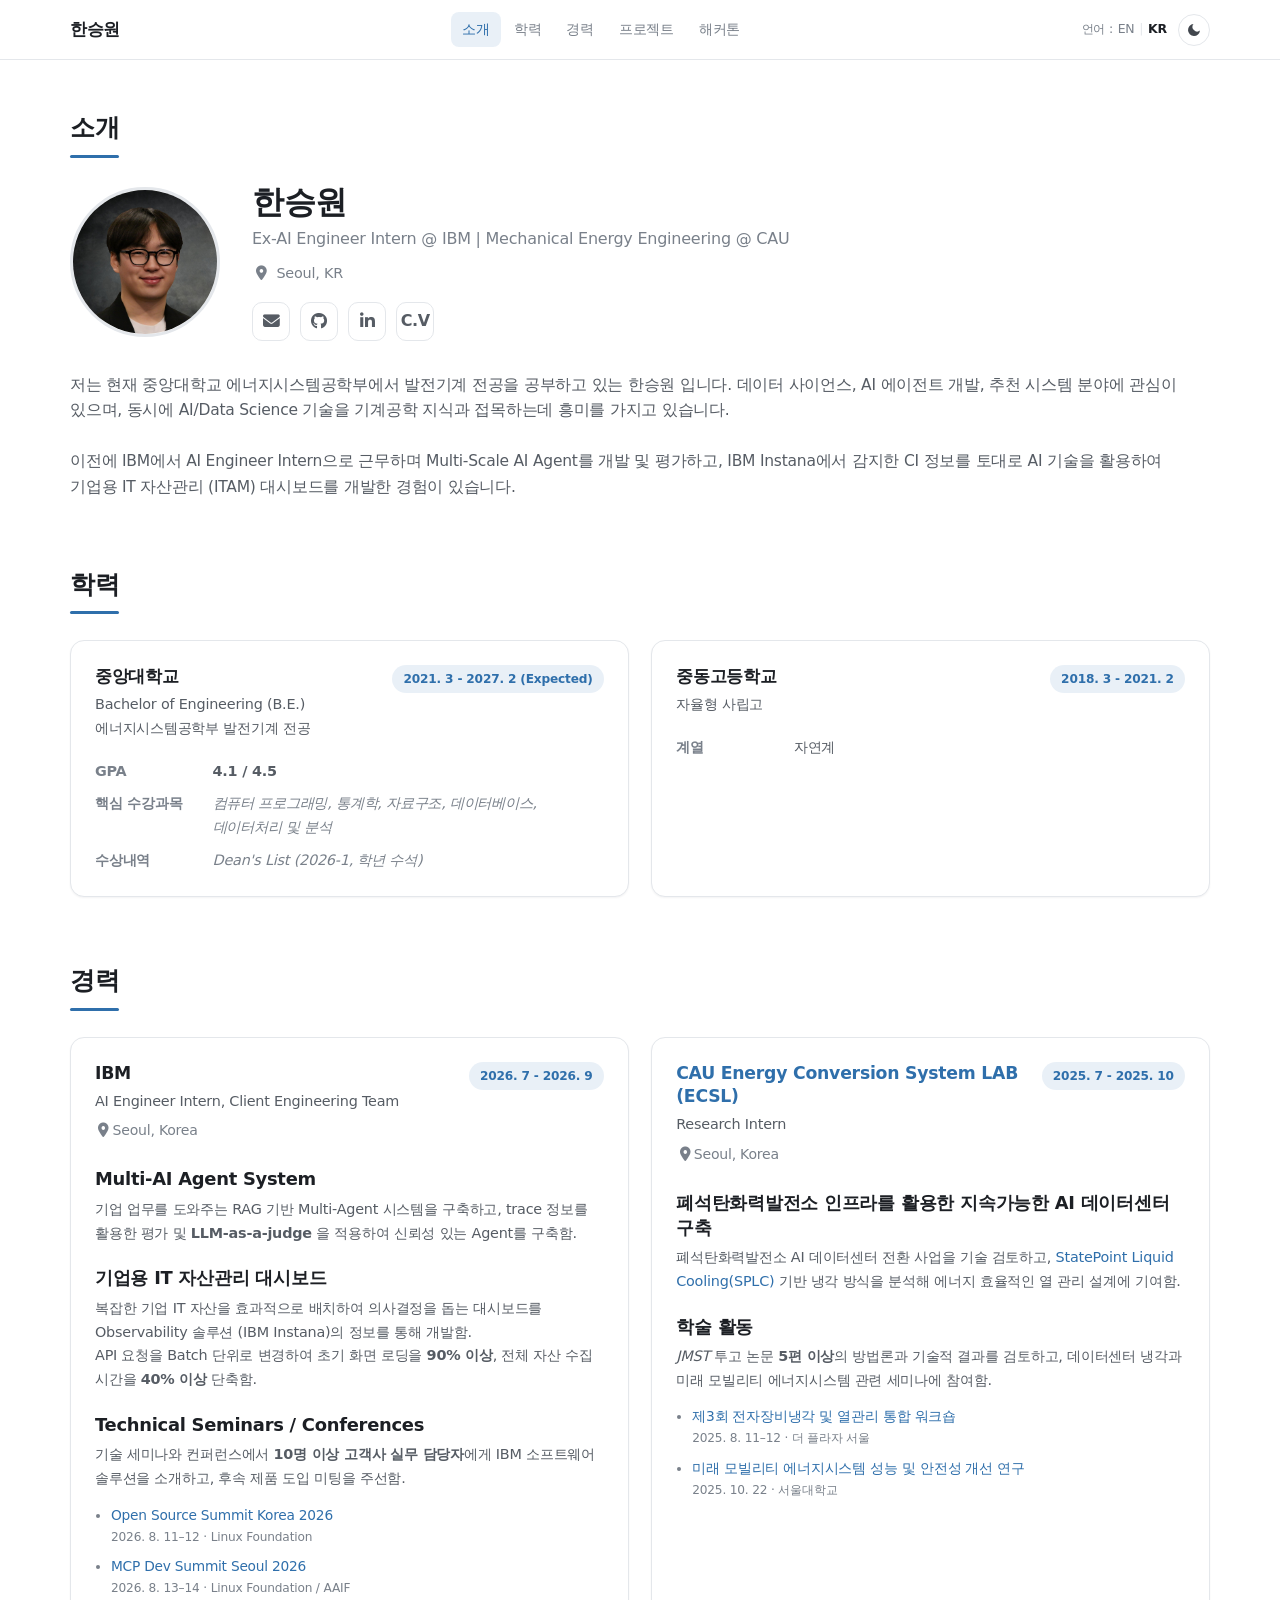
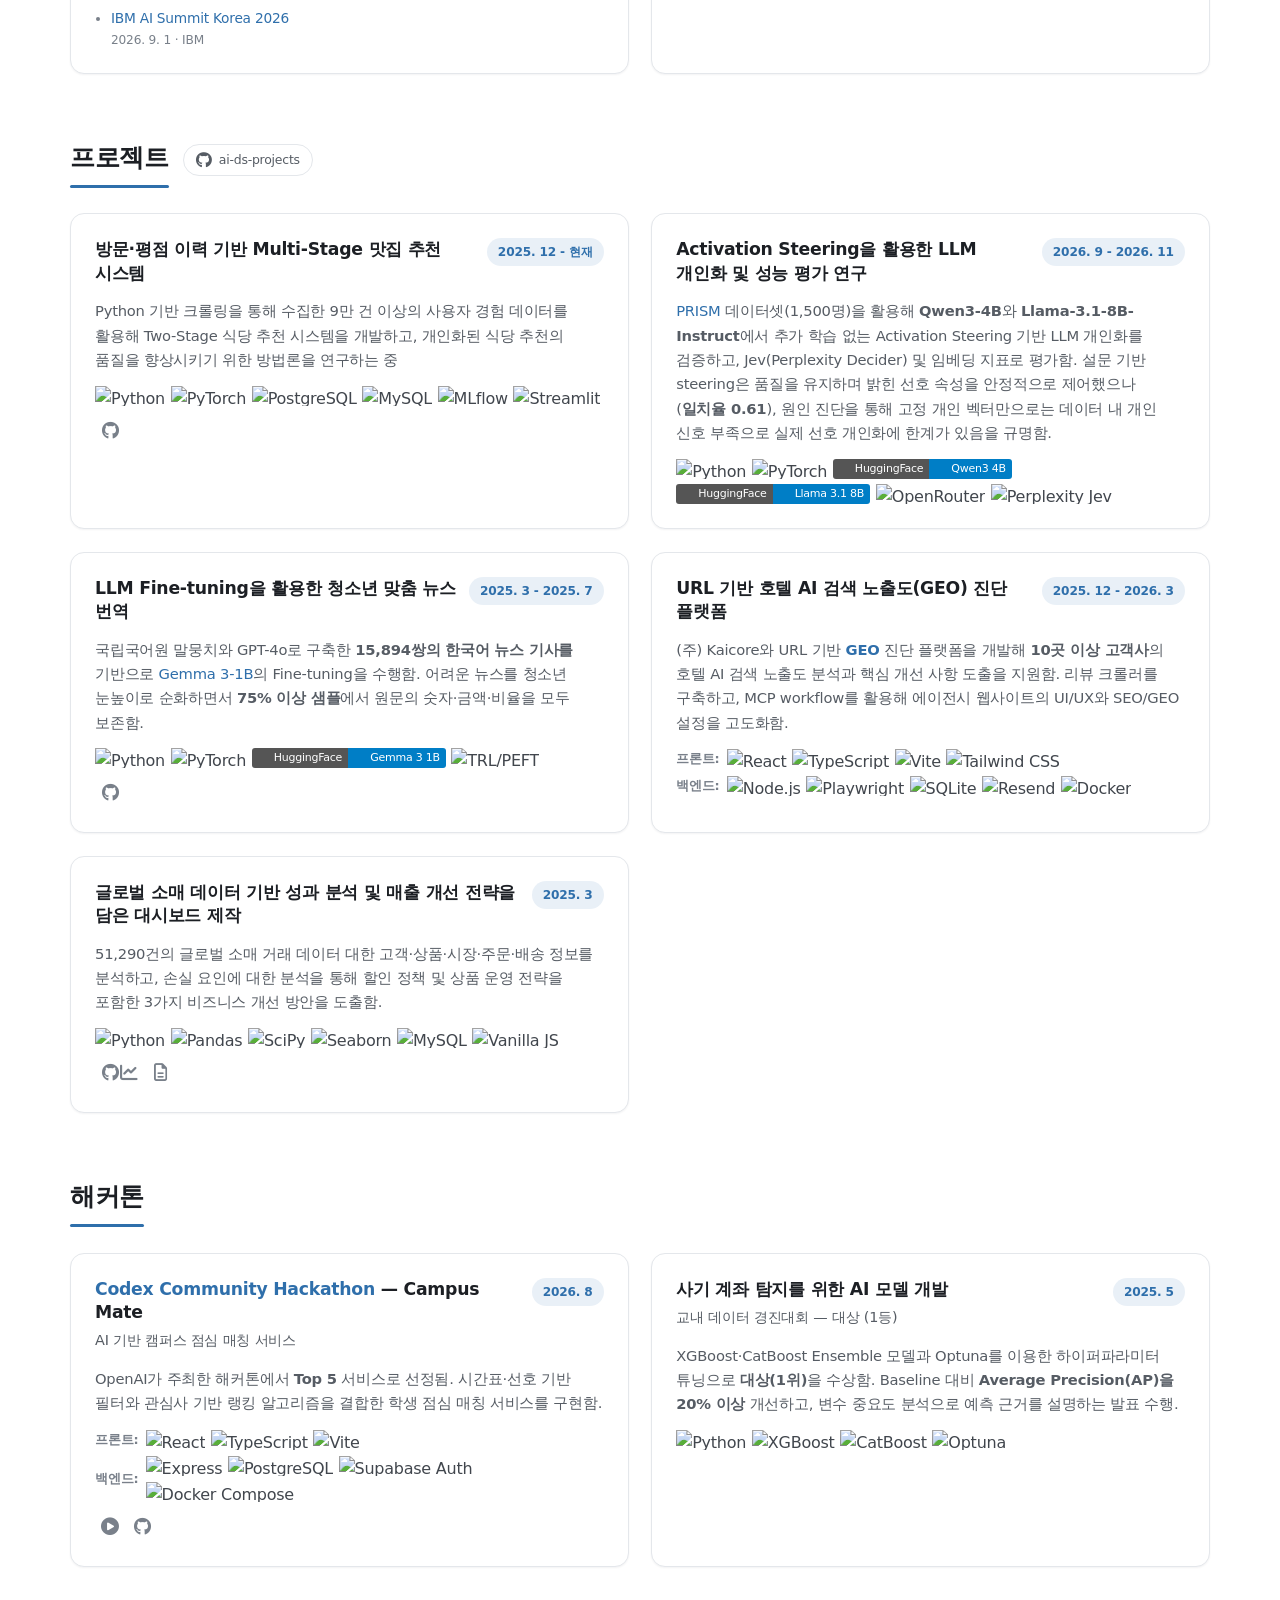
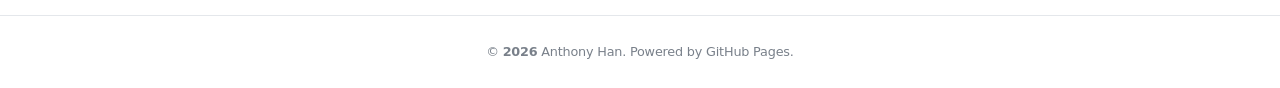
==== commit 1047a2d1: "- Personalized LLM 내용 추가" ====
--- a/kr/index.html
+++ b/kr/index.html
@@ -127,21 +127,13 @@
             <div class="card__identity">
               <div>
                 <h3 class="card__title"><span class="ko">중앙대학교</span></h3>
-                <p class="card__sub"><span class="ko">Bachelor of Engineering (B.E.) · 에너지시스템공학부 발전기계전공</span></p>
+                <p class="card__sub"><span class="ko">Bachelor of Engineering (B.E.) <br>에너지시스템공학부 발전기계 전공</span></p>
               </div>
             </div>
             <span class="card__date"><span class="ko">2021. 3 - 2027. 2 (Expected)</span></span>
           </div>
 
           <dl class="edu-rows">
-            <div class="edu-row">
-              <dt><span class="ko">학위</span></dt>
-              <dd><span class="ko">Bachelor of Engineering (B.E.)</span></dd>
-            </div>
-            <div class="edu-row">
-              <dt><span class="ko">전공</span></dt>
-              <dd><span class="ko">에너지시스템공학부 발전기계전공</span></dd>
-            </div>
             <div class="edu-row">
               <dt>GPA</dt>
               <dd><strong>4.1 / 4.5</strong></dd>
@@ -329,28 +321,38 @@
             <div>
               <h3 class="card__title"><span class="ko">Activation Steering을 활용한 LLM 개인화 및 성능 평가 연구</span></h3>
             </div>
-            <span class="card__date"><span class="ko">2026. 9 - 현재</span></span>
-          </div>
-          <p class="card__desc">
-
-            <span class="ko"><a href="https://arxiv.org/pdf/2404.16019">PRISM</a> 데이터셋의 평점 및 설문 데이터를 활용하여 Activation Steering을 통한 LLM 개인화 연구를 진행중. LLM-as-a-Judge, Jev 등과 같은 의사결정 모델을 통한 평가 등을 수행하고 있음.</span>
+            <span class="card__date"><span class="ko">2026. 9 - 2026. 11</span></span>
+          </div>
+          <p class="card__desc">
+
+            <span class="ko"><a href="https://arxiv.org/pdf/2404.16019">PRISM</a> 데이터셋(1,500명)을 활용해 <strong>Qwen3-4B</strong>와 <strong>Llama-3.1-8B-Instruct</strong>에서 추가 학습 없는 Activation Steering 기반 LLM 개인화를 검증하고, Jev(Perplexity Decider) 및 임베딩 지표로 평가함. 설문 기반 steering은 품질을 유지하며 밝힌 선호 속성을 안정적으로 제어했으나(<strong>일치율 0.61</strong>), 원인 진단을 통해 고정 개인 벡터만으로는 데이터 내 개인 신호 부족으로 실제 선호 개인화에 한계가 있음을 규명함.</span>
           </p>
           <div class="card__meta">
             <span class="tech-stack" aria-label="기술 스택">
               <img src="https://img.shields.io/badge/Python-3776AB?logo=python&amp;logoColor=white" alt="Python" loading="lazy">
               <img src="https://img.shields.io/badge/PyTorch-EE4C2C?logo=pytorch&amp;logoColor=white" alt="PyTorch" loading="lazy">
-              <span class="model-badge" aria-label="Hugging Face, Qwen3 0.6B">
+              <span class="model-badge" aria-label="Hugging Face, Qwen3 4B">
                 <span class="model-badge__label">
                   <img src="https://cdn.simpleicons.org/huggingface/FFFFFF" alt="" aria-hidden="true" loading="lazy">
                   HuggingFace
                 </span>
                 <span class="model-badge__model">
                   <img src="https://cdn.simpleicons.org/qwen/FFFFFF" alt="" aria-hidden="true" loading="lazy">
-                  Qwen3 0.6B
+                  Qwen3 4B
+                </span>
+              </span>
+              <span class="model-badge" aria-label="Hugging Face, Meta, Llama 3.1 8B">
+                <span class="model-badge__label">
+                  <img src="https://cdn.simpleicons.org/huggingface/FFFFFF" alt="" aria-hidden="true" loading="lazy">
+                  HuggingFace
+                </span>
+                <span class="model-badge__model">
+                  <img src="https://cdn.simpleicons.org/meta/FFFFFF" alt="" aria-hidden="true" loading="lazy">
+                  Llama 3.1 8B
                 </span>
               </span>
               <img src="https://img.shields.io/badge/OpenRouter-6467F2?logo=openrouter&amp;logoColor=white" alt="OpenRouter" loading="lazy">
-              <img src="https://img.shields.io/badge/Google%20Colab-F9AB00?logo=googlecolab&amp;logoColor=black" alt="Google Colab" loading="lazy">
+              <img src="https://img.shields.io/badge/Perplexity%20Jev-1FB8CD?logo=perplexity&amp;logoColor=white" alt="Perplexity Jev" loading="lazy">
             </span>
           </div>
         </article>
